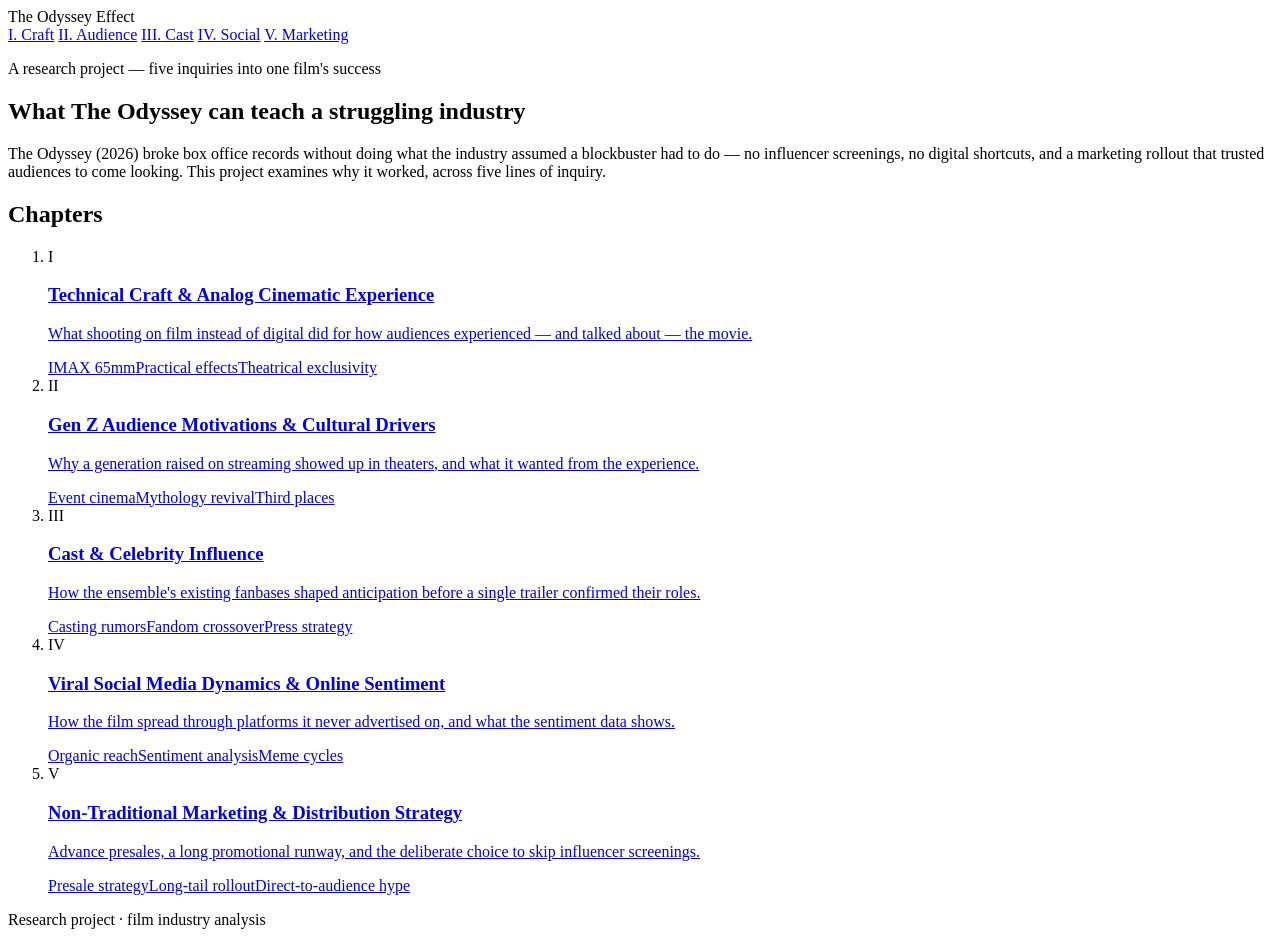
==== index.html @ 35ccdd35 "Add files via upload" ====
<!DOCTYPE html>
<html lang="en">
<head>
<meta charset="UTF-8">
<meta name="viewport" content="width=device-width, initial-scale=1">
<title>The Odyssey Effect</title>
<link rel="preconnect" href="https://fonts.googleapis.com">
<link href="https://fonts.googleapis.com/css2?family=Fraunces:opsz,wght@9..144,500;9..144,600&family=IBM+Plex+Sans:wght@400;500;600&display=swap" rel="stylesheet">
<link rel="stylesheet" href="css/style.css">
</head>
<body>

<header class="site-header">
  <div class="inner">
    <div class="site-title">The Odyssey <span>Effect</span></div>
    <nav class="chapter-nav">
      <a href="chapters/technical-craft.html">I. Craft</a>
      <a href="chapters/gen-z-audience.html">II. Audience</a>
      <a href="chapters/cast-celebrity.html">III. Cast</a>
      <a href="chapters/viral-social.html">IV. Social</a>
      <a href="chapters/marketing-distribution.html">V. Marketing</a>
    </nav>
  </div>
</header>

<section class="hero">
  <p class="kicker">A research project — five inquiries into one film's success</p>
  <h1>What The Odyssey can teach a struggling industry</h1>
  <p class="thesis">The Odyssey (2026) broke box office records without doing what the industry assumed a blockbuster had to do — no influencer screenings, no digital shortcuts, and a marketing rollout that trusted audiences to come looking. This project examines why it worked, across five lines of inquiry.</p>
</section>

<section class="toc">
  <h2 class="toc-heading">Chapters</h2>
  <ol class="chapter-list">

    <li class="chapter-row">
      <div class="chapter-num">I</div>
      <div class="chapter-body">
        <a href="chapters/technical-craft.html">
          <h3>Technical Craft &amp; Analog Cinematic Experience</h3>
          <p>What shooting on film instead of digital did for how audiences experienced — and talked about — the movie.</p>
          <div class="chapter-tags"><span>IMAX 65mm</span><span>Practical effects</span><span>Theatrical exclusivity</span></div>
        </a>
      </div>
    </li>

    <li class="chapter-row">
      <div class="chapter-num">II</div>
      <div class="chapter-body">
        <a href="chapters/gen-z-audience.html">
          <h3>Gen Z Audience Motivations &amp; Cultural Drivers</h3>
          <p>Why a generation raised on streaming showed up in theaters, and what it wanted from the experience.</p>
          <div class="chapter-tags"><span>Event cinema</span><span>Mythology revival</span><span>Third places</span></div>
        </a>
      </div>
    </li>

    <li class="chapter-row">
      <div class="chapter-num">III</div>
      <div class="chapter-body">
        <a href="chapters/cast-celebrity.html">
          <h3>Cast &amp; Celebrity Influence</h3>
          <p>How the ensemble's existing fanbases shaped anticipation before a single trailer confirmed their roles.</p>
          <div class="chapter-tags"><span>Casting rumors</span><span>Fandom crossover</span><span>Press strategy</span></div>
        </a>
      </div>
    </li>

    <li class="chapter-row">
      <div class="chapter-num">IV</div>
      <div class="chapter-body">
        <a href="chapters/viral-social.html">
          <h3>Viral Social Media Dynamics &amp; Online Sentiment</h3>
          <p>How the film spread through platforms it never advertised on, and what the sentiment data shows.</p>
          <div class="chapter-tags"><span>Organic reach</span><span>Sentiment analysis</span><span>Meme cycles</span></div>
        </a>
      </div>
    </li>

    <li class="chapter-row">
      <div class="chapter-num">V</div>
      <div class="chapter-body">
        <a href="chapters/marketing-distribution.html">
          <h3>Non-Traditional Marketing &amp; Distribution Strategy</h3>
          <p>Advance presales, a long promotional runway, and the deliberate choice to skip influencer screenings.</p>
          <div class="chapter-tags"><span>Presale strategy</span><span>Long-tail rollout</span><span>Direct-to-audience hype</span></div>
        </a>
      </div>
    </li>

  </ol>
</section>

<footer class="site-footer">
  Research project · film industry analysis
</footer>

</body>
</html>
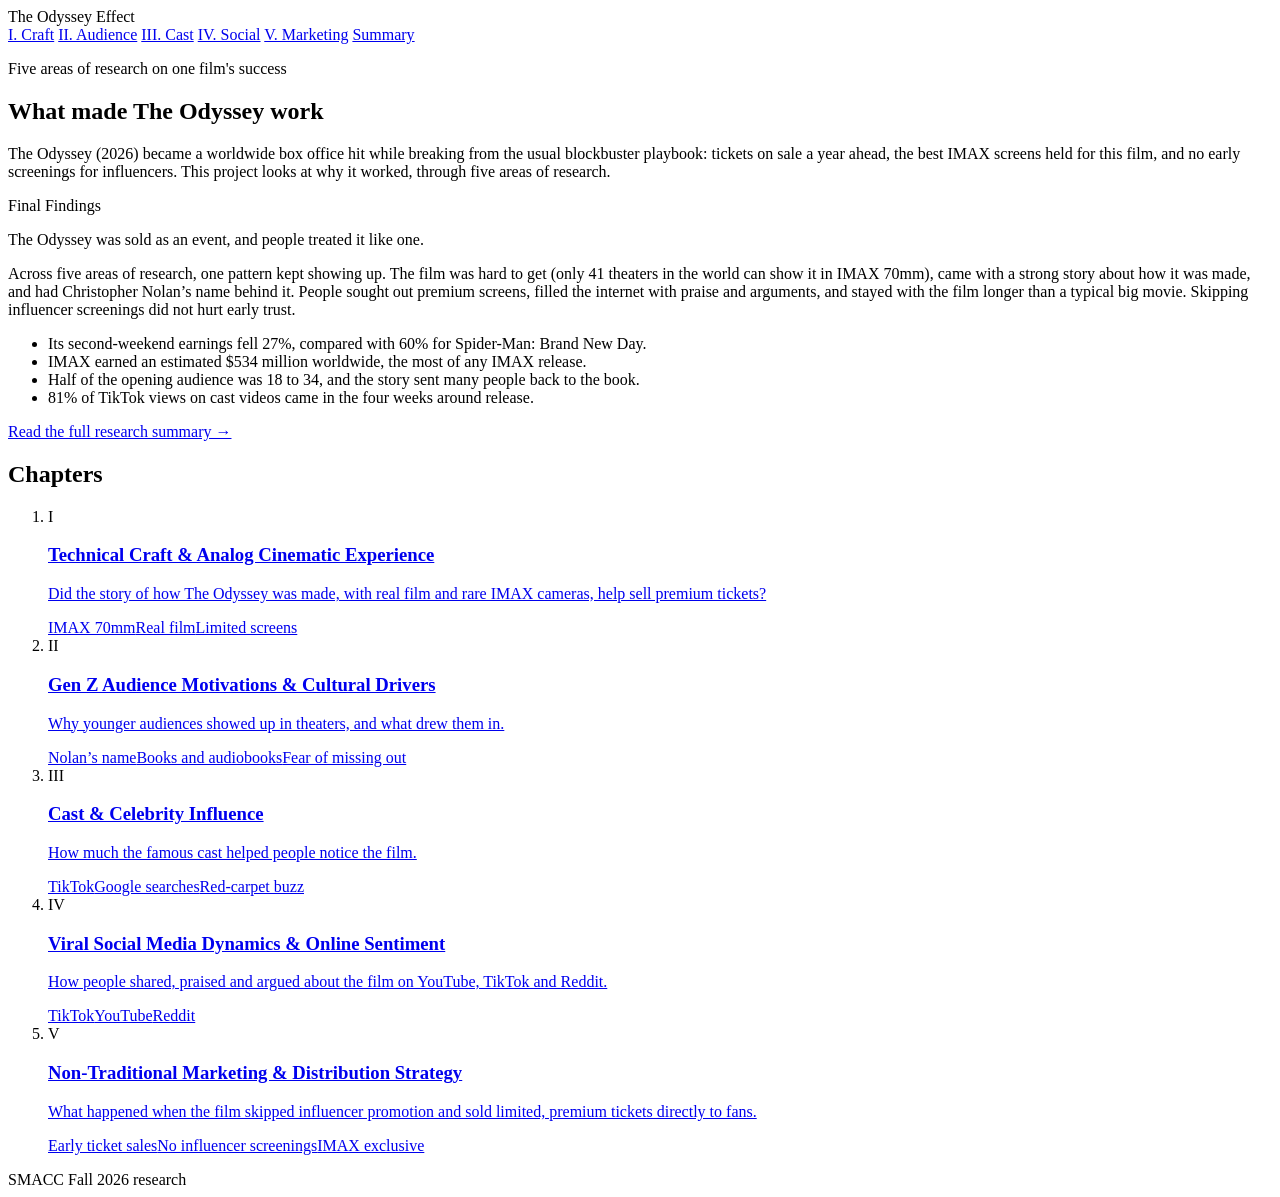
==== commit 00f35a4d: "Add files via upload" ====
--- a/index.html
+++ b/index.html
@@ -19,14 +19,30 @@
       <a href="chapters/cast-celebrity.html">III. Cast</a>
       <a href="chapters/viral-social.html">IV. Social</a>
       <a href="chapters/marketing-distribution.html">V. Marketing</a>
+      <a href="summary.html">Summary</a>
     </nav>
   </div>
 </header>
 
 <section class="hero">
-  <p class="kicker">A research project — five inquiries into one film's success</p>
-  <h1>What The Odyssey can teach a struggling industry</h1>
-  <p class="thesis">The Odyssey (2026) broke box office records without doing what the industry assumed a blockbuster had to do — no influencer screenings, no digital shortcuts, and a marketing rollout that trusted audiences to come looking. This project examines why it worked, across five lines of inquiry.</p>
+  <p class="kicker">Five areas of research on one film's success</p>
+  <h1>What made The Odyssey work</h1>
+  <p class="thesis">The Odyssey (2026) became a worldwide box office hit while breaking from the usual blockbuster playbook: tickets on sale a year ahead, the best IMAX screens held for this film, and no early screenings for influencers. This project looks at why it worked, through five areas of research.</p>
+</section>
+
+<section class="findings">
+  <div class="findings-inner">
+    <p class="findings-kicker">Final Findings</p>
+    <p class="finding-sum">The Odyssey was sold as an event, and people treated it like one.</p>
+    <p class="prose">Across five areas of research, one pattern kept showing up. The film was hard to get (only 41 theaters in the world can show it in IMAX 70mm), came with a strong story about how it was made, and had Christopher Nolan&rsquo;s name behind it. People sought out premium screens, filled the internet with praise and arguments, and stayed with the film longer than a typical big movie. Skipping influencer screenings did not hurt early trust.</p>
+    <ul class="findings-list">
+      <li>Its second-weekend earnings fell 27%, compared with 60% for Spider-Man: Brand New Day.</li>
+      <li>IMAX earned an estimated $534 million worldwide, the most of any IMAX release.</li>
+      <li>Half of the opening audience was 18 to 34, and the story sent many people back to the book.</li>
+      <li>81% of TikTok views on cast videos came in the four weeks around release.</li>
+    </ul>
+    <a class="findings-link" href="summary.html">Read the full research summary &rarr;</a>
+  </div>
 </section>
 
 <section class="toc">
@@ -38,8 +54,8 @@
       <div class="chapter-body">
         <a href="chapters/technical-craft.html">
           <h3>Technical Craft &amp; Analog Cinematic Experience</h3>
-          <p>What shooting on film instead of digital did for how audiences experienced — and talked about — the movie.</p>
-          <div class="chapter-tags"><span>IMAX 65mm</span><span>Practical effects</span><span>Theatrical exclusivity</span></div>
+          <p>Did the story of how The Odyssey was made, with real film and rare IMAX cameras, help sell premium tickets?</p>
+          <div class="chapter-tags"><span>IMAX 70mm</span><span>Real film</span><span>Limited screens</span></div>
         </a>
       </div>
     </li>
@@ -49,8 +65,8 @@
       <div class="chapter-body">
         <a href="chapters/gen-z-audience.html">
           <h3>Gen Z Audience Motivations &amp; Cultural Drivers</h3>
-          <p>Why a generation raised on streaming showed up in theaters, and what it wanted from the experience.</p>
-          <div class="chapter-tags"><span>Event cinema</span><span>Mythology revival</span><span>Third places</span></div>
+          <p>Why younger audiences showed up in theaters, and what drew them in.</p>
+          <div class="chapter-tags"><span>Nolan&rsquo;s name</span><span>Books and audiobooks</span><span>Fear of missing out</span></div>
         </a>
       </div>
     </li>
@@ -60,8 +76,8 @@
       <div class="chapter-body">
         <a href="chapters/cast-celebrity.html">
           <h3>Cast &amp; Celebrity Influence</h3>
-          <p>How the ensemble's existing fanbases shaped anticipation before a single trailer confirmed their roles.</p>
-          <div class="chapter-tags"><span>Casting rumors</span><span>Fandom crossover</span><span>Press strategy</span></div>
+          <p>How much the famous cast helped people notice the film.</p>
+          <div class="chapter-tags"><span>TikTok</span><span>Google searches</span><span>Red-carpet buzz</span></div>
         </a>
       </div>
     </li>
@@ -71,8 +87,8 @@
       <div class="chapter-body">
         <a href="chapters/viral-social.html">
           <h3>Viral Social Media Dynamics &amp; Online Sentiment</h3>
-          <p>How the film spread through platforms it never advertised on, and what the sentiment data shows.</p>
-          <div class="chapter-tags"><span>Organic reach</span><span>Sentiment analysis</span><span>Meme cycles</span></div>
+          <p>How people shared, praised and argued about the film on YouTube, TikTok and Reddit.</p>
+          <div class="chapter-tags"><span>TikTok</span><span>YouTube</span><span>Reddit</span></div>
         </a>
       </div>
     </li>
@@ -82,8 +98,8 @@
       <div class="chapter-body">
         <a href="chapters/marketing-distribution.html">
           <h3>Non-Traditional Marketing &amp; Distribution Strategy</h3>
-          <p>Advance presales, a long promotional runway, and the deliberate choice to skip influencer screenings.</p>
-          <div class="chapter-tags"><span>Presale strategy</span><span>Long-tail rollout</span><span>Direct-to-audience hype</span></div>
+          <p>What happened when the film skipped influencer promotion and sold limited, premium tickets directly to fans.</p>
+          <div class="chapter-tags"><span>Early ticket sales</span><span>No influencer screenings</span><span>IMAX exclusive</span></div>
         </a>
       </div>
     </li>
@@ -92,7 +108,7 @@
 </section>
 
 <footer class="site-footer">
-  Research project · film industry analysis
+  SMACC Fall 2026 research
 </footer>
 
 </body>
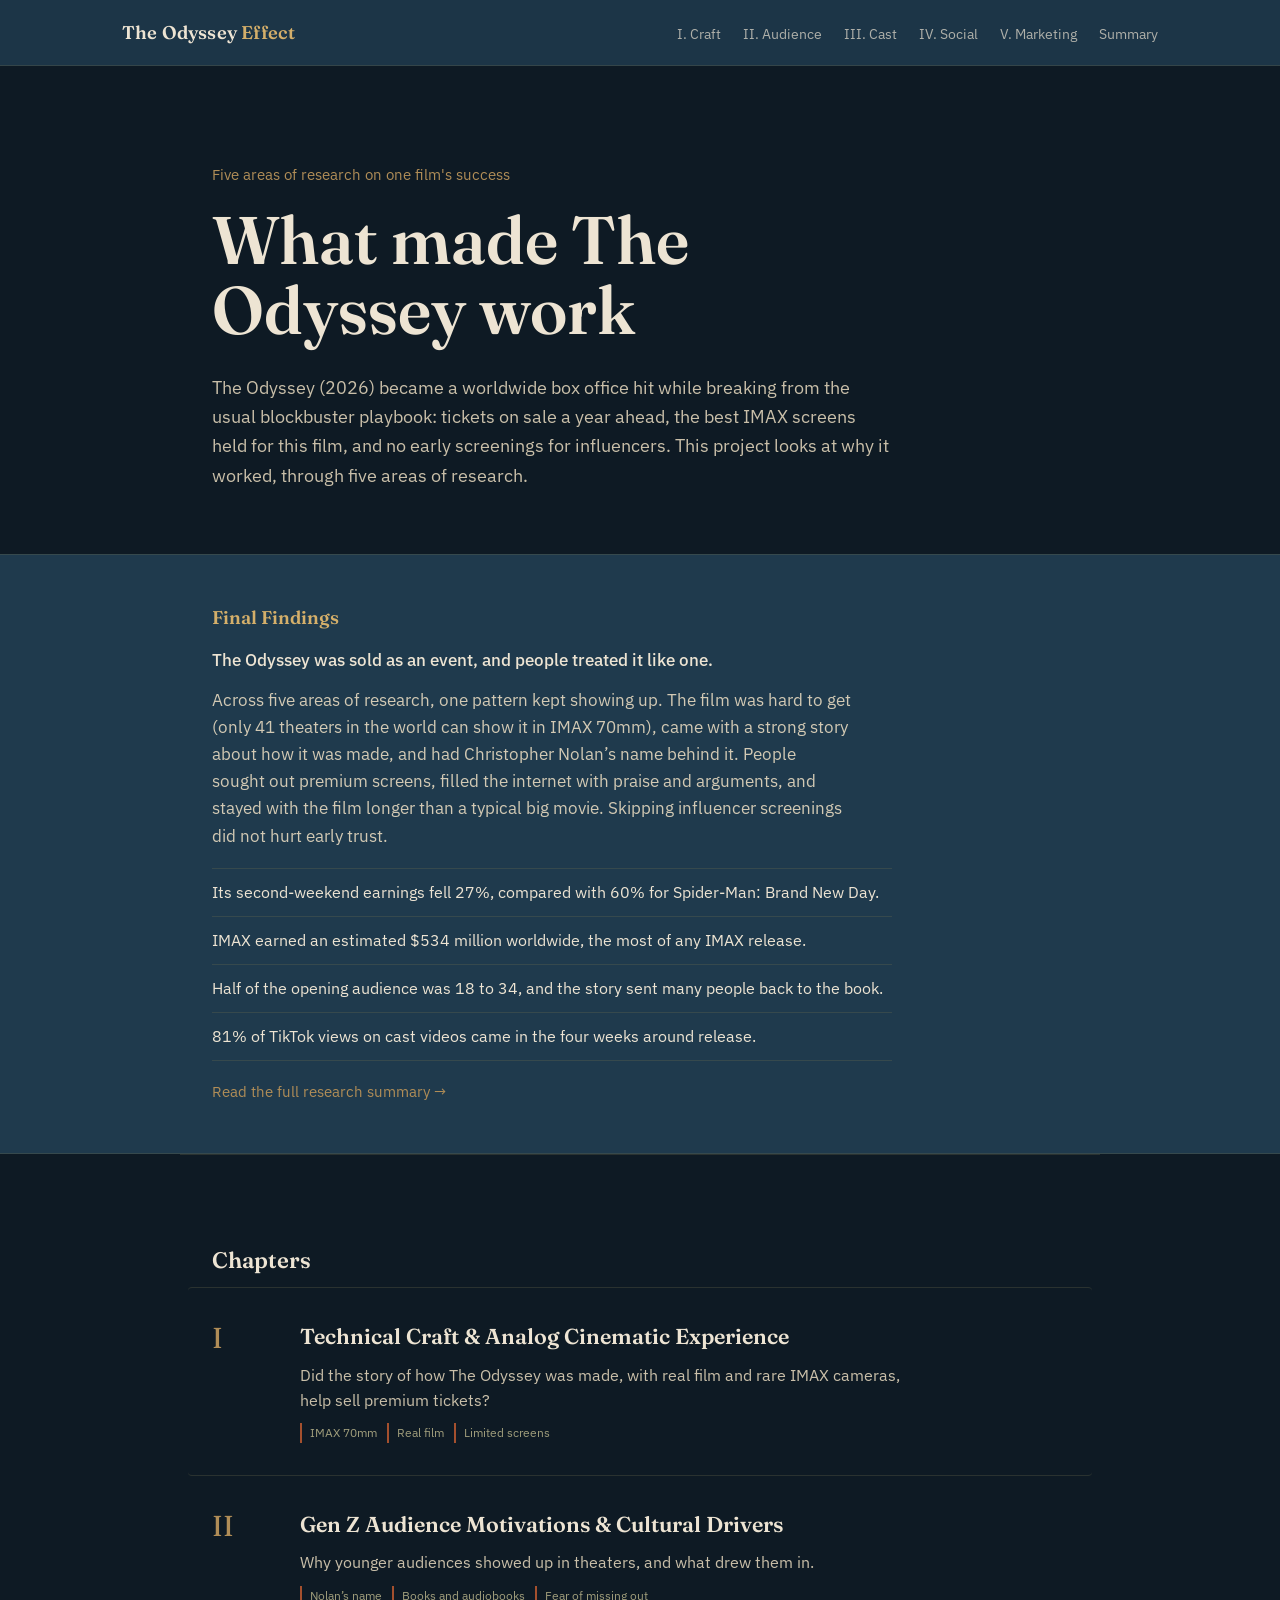
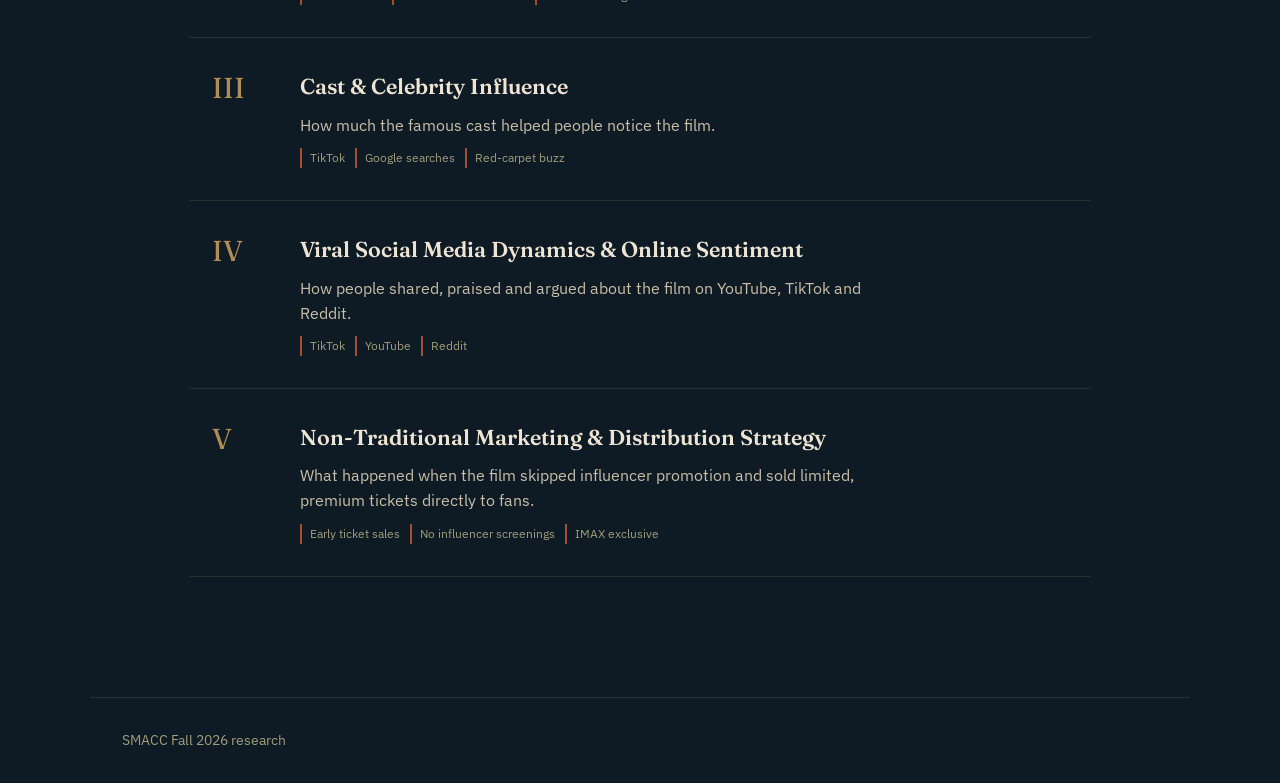
==== commit 088a5ea4: "Add files via upload" ====
--- a/index.html
+++ b/index.html
@@ -6,7 +6,7 @@
 <title>The Odyssey Effect</title>
 <link rel="preconnect" href="https://fonts.googleapis.com">
 <link href="https://fonts.googleapis.com/css2?family=Fraunces:opsz,wght@9..144,500;9..144,600&family=IBM+Plex+Sans:wght@400;500;600&display=swap" rel="stylesheet">
-<link rel="stylesheet" href="css/style.css">
+<link rel="stylesheet" href="style.css">
 </head>
 <body>
 
@@ -14,11 +14,11 @@
   <div class="inner">
     <div class="site-title">The Odyssey <span>Effect</span></div>
     <nav class="chapter-nav">
-      <a href="chapters/technical-craft.html">I. Craft</a>
-      <a href="chapters/gen-z-audience.html">II. Audience</a>
-      <a href="chapters/cast-celebrity.html">III. Cast</a>
-      <a href="chapters/viral-social.html">IV. Social</a>
-      <a href="chapters/marketing-distribution.html">V. Marketing</a>
+      <a href="technical-craft.html">I. Craft</a>
+      <a href="gen-z-audience.html">II. Audience</a>
+      <a href="cast-celebrity.html">III. Cast</a>
+      <a href="viral-social.html">IV. Social</a>
+      <a href="marketing-distribution.html">V. Marketing</a>
       <a href="summary.html">Summary</a>
     </nav>
   </div>
@@ -52,7 +52,7 @@
     <li class="chapter-row">
       <div class="chapter-num">I</div>
       <div class="chapter-body">
-        <a href="chapters/technical-craft.html">
+        <a href="technical-craft.html">
           <h3>Technical Craft &amp; Analog Cinematic Experience</h3>
           <p>Did the story of how The Odyssey was made, with real film and rare IMAX cameras, help sell premium tickets?</p>
           <div class="chapter-tags"><span>IMAX 70mm</span><span>Real film</span><span>Limited screens</span></div>
@@ -63,7 +63,7 @@
     <li class="chapter-row">
       <div class="chapter-num">II</div>
       <div class="chapter-body">
-        <a href="chapters/gen-z-audience.html">
+        <a href="gen-z-audience.html">
           <h3>Gen Z Audience Motivations &amp; Cultural Drivers</h3>
           <p>Why younger audiences showed up in theaters, and what drew them in.</p>
           <div class="chapter-tags"><span>Nolan&rsquo;s name</span><span>Books and audiobooks</span><span>Fear of missing out</span></div>
@@ -74,7 +74,7 @@
     <li class="chapter-row">
       <div class="chapter-num">III</div>
       <div class="chapter-body">
-        <a href="chapters/cast-celebrity.html">
+        <a href="cast-celebrity.html">
           <h3>Cast &amp; Celebrity Influence</h3>
           <p>How much the famous cast helped people notice the film.</p>
           <div class="chapter-tags"><span>TikTok</span><span>Google searches</span><span>Red-carpet buzz</span></div>
@@ -85,7 +85,7 @@
     <li class="chapter-row">
       <div class="chapter-num">IV</div>
       <div class="chapter-body">
-        <a href="chapters/viral-social.html">
+        <a href="viral-social.html">
           <h3>Viral Social Media Dynamics &amp; Online Sentiment</h3>
           <p>How people shared, praised and argued about the film on YouTube, TikTok and Reddit.</p>
           <div class="chapter-tags"><span>TikTok</span><span>YouTube</span><span>Reddit</span></div>
@@ -96,7 +96,7 @@
     <li class="chapter-row">
       <div class="chapter-num">V</div>
       <div class="chapter-body">
-        <a href="chapters/marketing-distribution.html">
+        <a href="marketing-distribution.html">
           <h3>Non-Traditional Marketing &amp; Distribution Strategy</h3>
           <p>What happened when the film skipped influencer promotion and sold limited, premium tickets directly to fans.</p>
           <div class="chapter-tags"><span>Early ticket sales</span><span>No influencer screenings</span><span>IMAX exclusive</span></div>
--- a/style.css
+++ b/style.css
@@ -0,0 +1,648 @@
+/* ============================================================
+   The Odyssey Effect — Research Site
+   Tokens
+   ============================================================ */
+:root {
+  --ink: #0E1A24;          /* Aegean Night — primary background */
+  --ink-soft: #1F3A4D;     /* Storm Blue — secondary background */
+  --bronze: #B08D57;       /* Bronze — primary accent */
+  --gold: #D4AF6A;         /* Burnished Gold — highlight / hover */
+  --parchment: #EDE4D3;    /* Parchment — text on dark */
+  --terracotta: #A4502E;   /* Terracotta — secondary accent */
+  --olive: #6B6A4E;        /* Olive Stone — muted / borders */
+  --olive-text: #A09E7C;   /* lighter Olive Stone tint for small readable text */
+  --rule: rgba(107, 106, 78, 0.3);
+
+  --serif: 'Fraunces', 'Iowan Old Style', Georgia, serif;
+  --sans: 'IBM Plex Sans', -apple-system, sans-serif;
+
+  --max-w: 920px;
+}
+
+* { box-sizing: border-box; }
+
+html { scroll-behavior: smooth; }
+
+body {
+  margin: 0;
+  background: var(--ink);
+  color: var(--parchment);
+  font-family: var(--sans);
+  font-size: 17px;
+  line-height: 1.6;
+  -webkit-font-smoothing: antialiased;
+}
+
+a { color: var(--bronze); text-decoration: none; }
+a:hover { color: var(--gold); }
+a:focus-visible, button:focus-visible {
+  outline: 2px solid var(--gold);
+  outline-offset: 3px;
+}
+
+img { max-width: 100%; display: block; }
+
+/* ---------- Top nav ---------- */
+.site-header {
+  position: sticky;
+  top: 0;
+  z-index: 10;
+  background: rgba(31, 58, 77, 0.88); /* Storm Blue, translucent */
+  backdrop-filter: blur(8px);
+  border-bottom: 1px solid var(--rule);
+}
+
+.site-header .inner {
+  max-width: 1100px;
+  margin: 0 auto;
+  padding: 18px 32px;
+  display: flex;
+  align-items: baseline;
+  justify-content: space-between;
+  gap: 24px;
+  flex-wrap: wrap;
+}
+
+.site-title {
+  font-family: var(--serif);
+  font-size: 1.15rem;
+  font-weight: 600;
+  letter-spacing: 0.01em;
+  color: var(--parchment);
+}
+
+.site-title span { color: var(--gold); }
+
+.chapter-nav {
+  display: flex;
+  gap: 22px;
+  font-size: 0.88rem;
+  color: var(--parchment);
+  opacity: 0.7;
+}
+
+.chapter-nav a { color: inherit; }
+.chapter-nav a:hover { color: var(--gold); opacity: 1; }
+.chapter-nav a.current { color: var(--gold); opacity: 1; }
+
+/* ---------- Hero (home page) ---------- */
+.hero {
+  max-width: var(--max-w);
+  margin: 0 auto;
+  padding: 96px 32px 64px;
+}
+
+.hero .kicker {
+  font-size: 0.95rem;
+  color: var(--bronze);
+  margin: 0 0 18px;
+  max-width: 46ch;
+}
+
+.hero h1 {
+  font-family: var(--serif);
+  font-weight: 600;
+  font-size: clamp(2.6rem, 6vw, 4.2rem);
+  line-height: 1.04;
+  margin: 0 0 28px;
+  color: var(--parchment);
+  max-width: 14ch;
+}
+
+.hero .thesis {
+  font-size: 1.15rem;
+  color: #C9BFA9;
+  max-width: 62ch;
+  margin: 0;
+}
+
+/* ---------- Chapter index (table of contents) ---------- */
+.toc {
+  max-width: var(--max-w);
+  margin: 0 auto;
+  padding: 40px 32px 120px;
+  border-top: 1px solid var(--rule);
+}
+
+.toc-heading {
+  font-family: var(--serif);
+  font-size: 1.4rem;
+  font-weight: 600;
+  margin: 48px 0 8px;
+  color: var(--parchment);
+}
+
+.chapter-list {
+  list-style: none;
+  margin: 0;
+  padding: 0;
+}
+
+.chapter-row {
+  display: grid;
+  grid-template-columns: 64px 1fr;
+  gap: 24px;
+  padding: 32px 24px;
+  margin: 0 -24px;
+  border-bottom: 1px solid var(--rule);
+  border-radius: 4px;
+  transition: background-color 0.2s ease;
+}
+
+.chapter-row:first-child { border-top: 1px solid var(--rule); }
+
+.chapter-row:hover { background-color: rgba(31, 58, 77, 0.5); }
+
+.chapter-num {
+  font-family: var(--serif);
+  font-size: 1.8rem;
+  color: var(--bronze);
+  line-height: 1;
+  padding-top: 4px;
+}
+
+.chapter-row:hover .chapter-num { color: var(--gold); }
+
+.chapter-body a {
+  display: block;
+  color: inherit;
+}
+
+.chapter-body h3 {
+  font-family: var(--serif);
+  font-size: 1.35rem;
+  font-weight: 600;
+  margin: 0 0 8px;
+  color: var(--parchment);
+}
+
+.chapter-row:hover .chapter-body h3 { color: var(--gold); }
+
+.chapter-body p {
+  margin: 0 0 10px;
+  color: #C9BFA9;
+  max-width: 60ch;
+  font-size: 0.98rem;
+}
+
+.chapter-tags {
+  display: flex;
+  flex-wrap: wrap;
+  gap: 10px;
+  font-family: var(--sans);
+  font-size: 0.78rem;
+  color: var(--olive-text);
+}
+
+.chapter-tags span {
+  border-left: 2px solid var(--terracotta);
+  padding-left: 8px;
+}
+
+/* ---------- Chapter page ---------- */
+.chapter-header {
+  background: var(--ink-soft);
+  border-bottom: 1px solid var(--rule);
+}
+
+.chapter-header-inner {
+  max-width: var(--max-w);
+  margin: 0 auto;
+  padding: 64px 32px 48px;
+}
+
+.chapter-header .back {
+  font-size: 0.88rem;
+  color: var(--parchment);
+  opacity: 0.65;
+  display: inline-block;
+  margin-bottom: 28px;
+}
+
+.chapter-header .back:hover { color: var(--gold); opacity: 1; }
+
+.chapter-header .num {
+  font-family: var(--serif);
+  font-size: 1.1rem;
+  color: var(--gold);
+  margin: 0 0 6px;
+}
+
+.chapter-header h1 {
+  font-family: var(--serif);
+  font-weight: 600;
+  font-size: clamp(2.1rem, 4.5vw, 3rem);
+  line-height: 1.1;
+  margin: 0 0 20px;
+  color: var(--parchment);
+  max-width: 20ch;
+}
+
+.chapter-header .question {
+  font-size: 1.1rem;
+  color: #C9BFA9;
+  max-width: 60ch;
+  margin: 0;
+}
+
+.chapter-content {
+  max-width: var(--max-w);
+  margin: 0 auto;
+  padding: 8px 32px 120px;
+}
+
+.section {
+  padding: 40px 0;
+  border-bottom: 1px solid var(--rule);
+}
+
+.section:last-child { border-bottom: none; }
+
+.section h2 {
+  font-family: var(--serif);
+  font-size: 1.3rem;
+  font-weight: 600;
+  margin: 0 0 16px;
+  color: var(--parchment);
+}
+
+.placeholder {
+  font-style: italic;
+  color: var(--olive-text);
+  border-left: 2px solid var(--bronze);
+  padding-left: 16px;
+  font-size: 0.95rem;
+}
+
+/* ---------- Footer ---------- */
+.site-footer {
+  max-width: 1100px;
+  margin: 0 auto;
+  padding: 32px;
+  color: var(--olive-text);
+  font-size: 0.85rem;
+  border-top: 1px solid var(--rule);
+}
+
+/* ---------- Responsive ---------- */
+@media (max-width: 640px) {
+  .site-header .inner { padding: 16px 20px; }
+  .chapter-nav { display: none; }
+  .hero { padding: 56px 20px 44px; }
+  .toc { padding: 24px 20px 80px; }
+  .chapter-row { grid-template-columns: 40px 1fr; gap: 16px; margin: 0 -16px; padding: 24px 16px; }
+  .chapter-header-inner { padding: 48px 20px 36px; }
+  .chapter-content { padding-left: 20px; padding-right: 20px; }
+}
+
+@media (prefers-reduced-motion: reduce) {
+  html { scroll-behavior: auto; }
+  .chapter-row { transition: none; }
+}
+
+/* ---------- Findings summary panel (home page) ---------- */
+.findings {
+  background: var(--ink-soft);
+  border-top: 1px solid var(--rule);
+  border-bottom: 1px solid var(--rule);
+}
+
+.findings-inner {
+  max-width: var(--max-w);
+  margin: 0 auto;
+  padding: 48px 32px;
+}
+
+.findings-kicker {
+  font-family: var(--serif);
+  font-size: 1.15rem;
+  font-weight: 600;
+  color: var(--gold);
+  margin: 0 0 14px;
+}
+
+.findings .placeholder {
+  max-width: 68ch;
+}
+
+.findings-link {
+  display: inline-block;
+  margin-top: 18px;
+  font-size: 0.95rem;
+  color: var(--bronze);
+}
+
+.findings-link:hover { color: var(--gold); }
+
+/* ============================================================
+   Data presentation components
+   ============================================================ */
+
+/* ---------- Lead paragraph + prose ---------- */
+.lead {
+  font-size: 1.12rem;
+  color: #D8CFBB;
+  max-width: 64ch;
+  margin: 0 0 16px;
+}
+
+.prose {
+  max-width: 64ch;
+  color: #C9BFA9;
+  margin: 0 0 16px;
+}
+
+.prose strong { color: var(--parchment); font-weight: 600; }
+
+.section h3 {
+  font-family: var(--serif);
+  font-size: 1.1rem;
+  font-weight: 600;
+  margin: 28px 0 10px;
+  color: var(--gold);
+}
+
+/* ---------- Key numbers ---------- */
+.stat-strip {
+  display: grid;
+  grid-template-columns: repeat(var(--n, 4), minmax(0, 1fr));
+  margin: 8px 0 0;
+  border-top: 1px solid var(--rule);
+  border-bottom: 1px solid var(--rule);
+}
+.stat-strip.n3 { --n: 3; }
+.stat-strip.n4 { --n: 4; }
+.stat-strip.n5 { --n: 5; }
+
+.stat { padding: 26px 18px; min-width: 0; }
+.stat:first-child { padding-left: 0; }
+.stat:last-child { padding-right: 0; }
+.stat + .stat { border-left: 1px solid var(--rule); }
+
+.stat-num {
+  font-family: var(--serif);
+  font-size: clamp(1.5rem, 2.9vw, 2.1rem);
+  font-weight: 600;
+  line-height: 1.05;
+  color: var(--gold);
+  margin: 0 0 10px;
+  white-space: nowrap;
+}
+
+.stat-label {
+  font-size: 0.88rem;
+  font-weight: 600;
+  line-height: 1.35;
+  color: var(--parchment);
+  margin: 0 0 4px;
+}
+
+.stat-note {
+  font-size: 0.83rem;
+  color: #B9AF9A;
+  margin: 0;
+  line-height: 1.45;
+}
+
+/* ---------- Plain-language finding summary ---------- */
+.finding-sum {
+  font-size: 1.08rem;
+  font-weight: 500;
+  line-height: 1.5;
+  color: var(--parchment);
+  max-width: 62ch;
+  margin: 0 0 14px;
+}
+
+/* ---------- Figures (charts) ---------- */
+.figure {
+  margin: 24px 0 8px;
+  padding: 24px 24px 20px;
+  background: rgba(31, 58, 77, 0.38);
+  border-left: 3px solid var(--bronze);
+}
+
+.figure-title {
+  font-family: var(--serif);
+  font-size: 1.05rem;
+  font-weight: 600;
+  color: var(--parchment);
+  margin: 0 0 4px;
+}
+
+.figure-sub {
+  font-size: 0.88rem;
+  color: #B9AF9A;
+  margin: 0 0 18px;
+  max-width: 62ch;
+}
+
+.chart-box { position: relative; height: 320px; }
+
+.figure-note {
+  font-size: 0.84rem;
+  color: var(--olive-text);
+  margin: 14px 0 0;
+  max-width: 70ch;
+}
+
+.figure-note strong { color: #D8CFBB; font-weight: 600; }
+
+/* ---------- Horizontal comparison bars ---------- */
+.bars { display: grid; gap: 12px; }
+
+.bar-row {
+  display: grid;
+  grid-template-columns: 170px 1fr 74px;
+  align-items: center;
+  gap: 14px;
+}
+
+.bar-label { font-size: 0.92rem; color: var(--parchment); }
+
+.bar-track {
+  height: 22px;
+  background: rgba(14, 26, 36, 0.7);
+}
+
+.bar-fill { height: 100%; }
+.bar-fill.odyssey { background: var(--gold); }
+.bar-fill.rival { background: var(--terracotta); }
+.bar-fill.neutral { background: var(--bronze); }
+
+.bar-value {
+  font-family: var(--serif);
+  font-size: 1.05rem;
+  font-weight: 600;
+  color: var(--parchment);
+  text-align: right;
+}
+
+.bar-group-label {
+  font-size: 0.86rem;
+  color: #B9AF9A;
+  margin: 18px 0 2px;
+}
+
+.bar-group-label:first-child { margin-top: 0; }
+
+/* ---------- Data table ---------- */
+.table-wrap { overflow-x: auto; }
+
+table.data {
+  width: 100%;
+  border-collapse: collapse;
+  font-size: 0.93rem;
+  min-width: 520px;
+}
+
+table.data th {
+  text-align: right;
+  font-weight: 500;
+  color: #B9AF9A;
+  padding: 8px 12px 10px;
+  border-bottom: 1px solid var(--rule);
+}
+
+table.data th:first-child, table.data td:first-child { text-align: left; padding-left: 0; }
+
+table.data td {
+  text-align: right;
+  padding: 12px;
+  border-bottom: 1px solid var(--rule);
+  color: var(--parchment);
+}
+
+table.data td.strong { font-family: var(--serif); font-weight: 600; color: var(--gold); }
+
+/* ---------- Rollout steps ---------- */
+.steps {
+  list-style: none;
+  margin: 8px 0 0;
+  padding: 0;
+  display: grid;
+  grid-template-columns: repeat(auto-fit, minmax(170px, 1fr));
+  gap: 0;
+}
+
+.steps li {
+  padding: 4px 18px 4px 0;
+  margin-right: 18px;
+  border-right: 1px solid var(--rule);
+  font-size: 0.92rem;
+  color: #C9BFA9;
+}
+
+.steps li:last-child { border-right: none; }
+
+.steps .when {
+  display: block;
+  font-family: var(--serif);
+  font-weight: 600;
+  font-size: 1rem;
+  color: var(--gold);
+  margin-bottom: 4px;
+}
+
+/* ---------- Takeaway + caveats ---------- */
+.takeaway {
+  margin: 22px 0 0;
+  padding: 4px 0 4px 18px;
+  border-left: 3px solid var(--gold);
+  max-width: 64ch;
+  color: var(--parchment);
+  font-size: 1.02rem;
+}
+
+.caveats {
+  margin: 0;
+  padding: 0 0 0 20px;
+  max-width: 68ch;
+  color: #C9BFA9;
+}
+
+.caveats li { margin-bottom: 10px; }
+.caveats li::marker { color: var(--terracotta); }
+
+.sources {
+  margin: 0;
+  padding: 0;
+  list-style: none;
+  max-width: 68ch;
+  color: #B9AF9A;
+  font-size: 0.93rem;
+}
+
+.sources li { padding: 6px 0; border-bottom: 1px solid var(--rule); }
+.sources li:last-child { border-bottom: none; }
+
+/* ---------- Responsive additions ---------- */
+@media (max-width: 640px) {
+  .figure { padding: 18px 16px 16px; }
+  .chart-box { height: 260px; }
+  .bar-row { grid-template-columns: 1fr 64px; gap: 6px 10px; }
+  .bar-label { grid-column: 1 / -1; }
+  .steps li { border-right: none; border-bottom: 1px solid var(--rule); padding: 10px 0; margin-right: 0; }
+  .steps li:last-child { border-bottom: none; }
+}
+
+/* text-style table (left-aligned columns) */
+table.data.text th, table.data.text td { text-align: left; }
+table.data.text td { color: #C9BFA9; }
+table.data.text td:first-child { color: var(--parchment); font-weight: 600; }
+
+/* ---------- Key numbers: narrower screens ---------- */
+@media (max-width: 820px) {
+  .stat-strip.n3, .stat-strip.n5 { grid-template-columns: 1fr; }
+  .stat-strip.n4 { grid-template-columns: repeat(2, minmax(0, 1fr)); }
+
+  /* list layout for single-column strips */
+  .stat-strip.n3 .stat, .stat-strip.n5 .stat {
+    display: grid;
+    grid-template-columns: 118px 1fr;
+    column-gap: 18px;
+    padding: 18px 0;
+  }
+  .stat-strip.n3 .stat + .stat, .stat-strip.n5 .stat + .stat { border-left: none; border-top: 1px solid var(--rule); }
+  .stat-strip.n3 .stat-num, .stat-strip.n5 .stat-num { grid-row: 1 / span 2; margin: 0; align-self: start; }
+
+  /* 2 x 2 for four-number strips */
+  .stat-strip.n4 .stat { padding: 22px 16px; border-left: none; }
+  .stat-strip.n4 .stat:nth-child(odd) { padding-left: 0; border-right: 1px solid var(--rule); }
+  .stat-strip.n4 .stat:nth-child(even) { padding-right: 0; }
+  .stat-strip.n4 .stat:nth-child(n+3) { border-top: 1px solid var(--rule); }
+}
+
+@media (max-width: 560px) {
+  .stat-strip.n4 { grid-template-columns: 1fr; }
+  .stat-strip.n4 .stat { display: grid; grid-template-columns: 118px 1fr; column-gap: 18px; padding: 18px 0; border-right: none !important; }
+  .stat-strip.n4 .stat + .stat { border-top: 1px solid var(--rule); }
+  .stat-strip.n4 .stat-num { grid-row: 1 / span 2; margin: 0; align-self: start; }
+  .stat-strip.n4 .stat:nth-child(odd), .stat-strip.n4 .stat:nth-child(even) { padding-left: 0; padding-right: 0; }
+}
+
+/* ---------- Final findings list (home) + read-more links ---------- */
+.findings .finding-sum { margin-top: 0; }
+.findings .prose { color: #D2C9B4; }
+
+.findings-list {
+  list-style: none;
+  margin: 18px 0 0;
+  padding: 0;
+  max-width: 68ch;
+}
+
+.findings-list li {
+  padding: 11px 0;
+  border-top: 1px solid var(--rule);
+  color: var(--parchment);
+  font-size: 0.98rem;
+}
+
+.findings-list li:last-child { border-bottom: 1px solid var(--rule); }
+
+.read-more {
+  margin: 0;
+  font-size: 0.92rem;
+  color: #B9AF9A;
+}
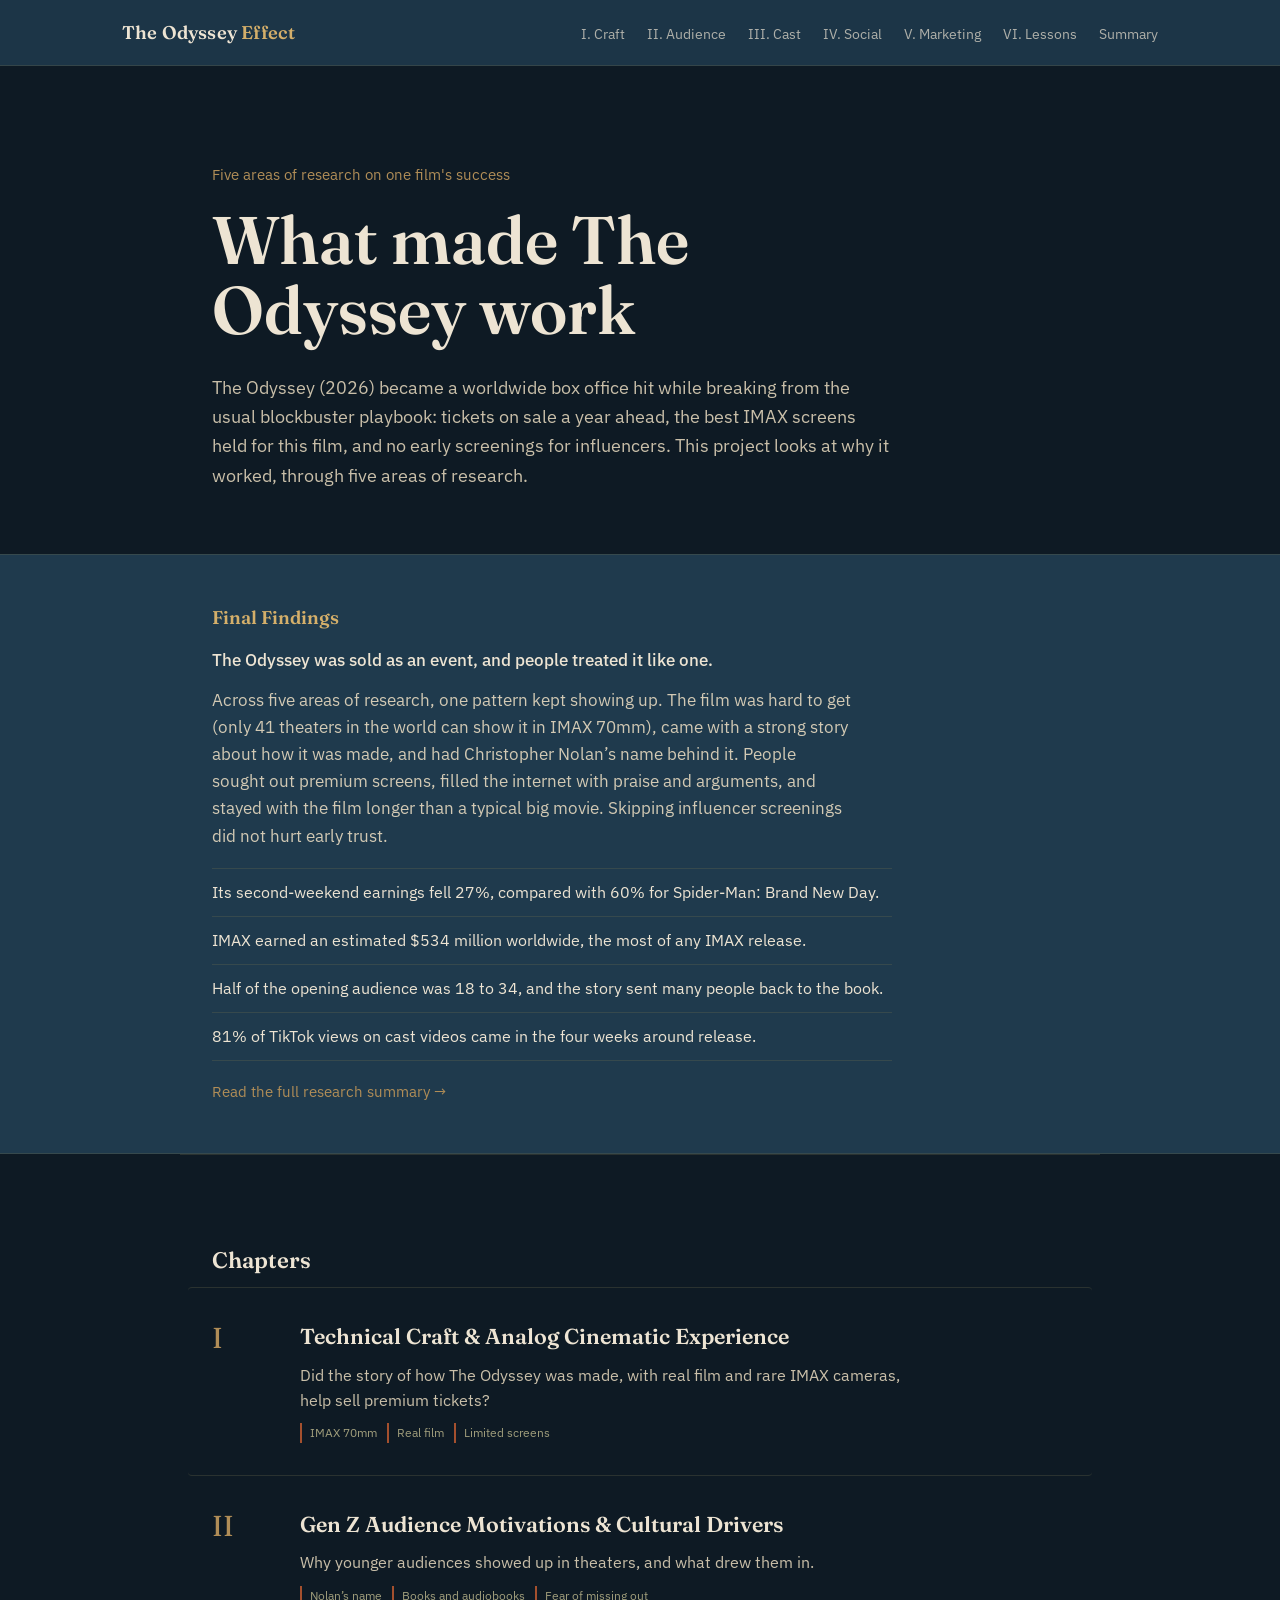
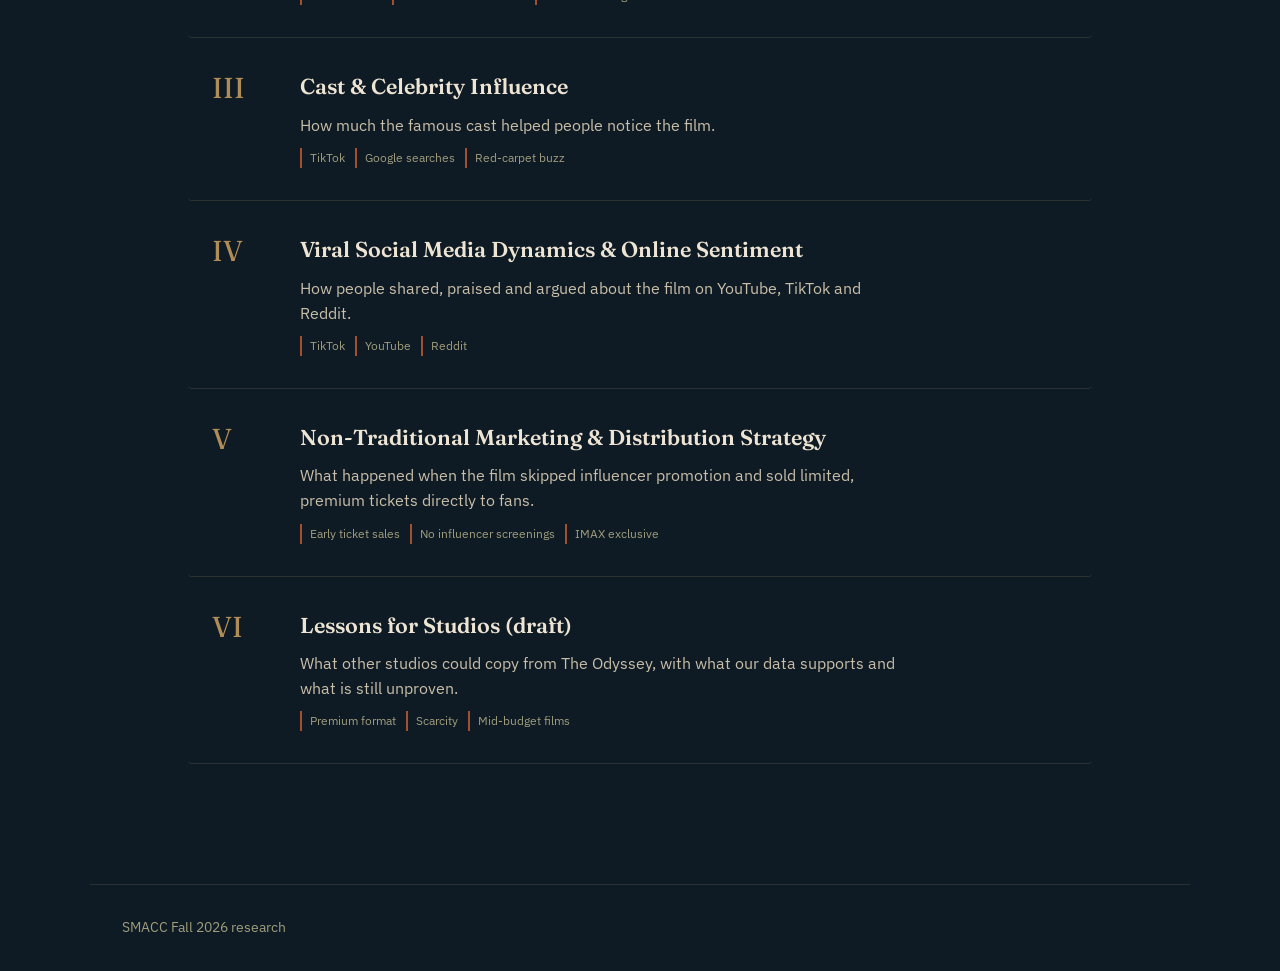
==== commit f6c14301: "Add files via upload" ====
--- a/index.html
+++ b/index.html
@@ -19,6 +19,7 @@
       <a href="cast-celebrity.html">III. Cast</a>
       <a href="viral-social.html">IV. Social</a>
       <a href="marketing-distribution.html">V. Marketing</a>
+      <a href="lessons-for-studios.html">VI. Lessons</a>
       <a href="summary.html">Summary</a>
     </nav>
   </div>
@@ -104,6 +105,17 @@
       </div>
     </li>
 
+    <li class="chapter-row">
+      <div class="chapter-num">VI</div>
+      <div class="chapter-body">
+        <a href="lessons-for-studios.html">
+          <h3>Lessons for Studios (draft)</h3>
+          <p>What other studios could copy from The Odyssey, with what our data supports and what is still unproven.</p>
+          <div class="chapter-tags"><span>Premium format</span><span>Scarcity</span><span>Mid-budget films</span></div>
+        </a>
+      </div>
+    </li>
+
   </ol>
 </section>
 
--- a/style.css
+++ b/style.css
@@ -646,3 +646,107 @@
   font-size: 0.92rem;
   color: #B9AF9A;
 }
+
+/* ============================================================
+   Chart components added for the data-visualization pass
+   ============================================================ */
+
+/* "What this shows" summary under every chart */
+.figure-shows {
+  margin: 18px 0 0;
+  padding-top: 14px;
+  border-top: 1px solid var(--rule);
+  font-size: 0.97rem;
+  line-height: 1.55;
+  color: var(--parchment);
+  max-width: 68ch;
+}
+.figure-shows strong { color: var(--gold); font-weight: 600; }
+
+/* wide-label bars (long titles) */
+.bars.wide .bar-row { grid-template-columns: minmax(180px, 300px) 1fr 74px; }
+.bars.wide .bar-label { font-size: 0.88rem; line-height: 1.3; }
+
+/* pictogram: one dot per item */
+.dots-block { margin: 6px 0 4px; }
+.dots-title { font-size: 0.9rem; color: #D8CFBB; margin: 14px 0 8px; }
+.dots-title:first-child { margin-top: 0; }
+.dots { display: flex; flex-wrap: wrap; gap: 6px; max-width: 360px; }
+.dots.row { max-width: none; }
+.dot { width: 16px; height: 16px; border-radius: 50%; background: rgba(237, 228, 211, 0.14); }
+.dot.on { background: var(--gold); }
+.dot.alt { background: var(--terracotta); }
+.dot.mid { background: var(--bronze); }
+.dots-legend { display: flex; flex-wrap: wrap; gap: 6px 20px; margin: 12px 0 0; font-size: 0.86rem; color: #C9BFA9; }
+.dots-legend span::before {
+  content: ""; display: inline-block; width: 10px; height: 10px; border-radius: 50%;
+  margin-right: 7px; vertical-align: -1px; background: rgba(237, 228, 211, 0.3);
+}
+.dots-legend .on::before { background: var(--gold); }
+.dots-legend .alt::before { background: var(--terracotta); }
+.dots-legend .mid::before { background: var(--bronze); }
+
+/* split bars: one bar divided into parts */
+.split-row { display: grid; grid-template-columns: 170px 1fr; align-items: center; gap: 14px; margin: 0 0 12px; }
+.split-label { font-size: 0.92rem; color: var(--parchment); }
+.split-track { display: flex; height: 30px; background: rgba(14, 26, 36, 0.7); }
+.split-seg { display: flex; align-items: center; justify-content: center; font-size: 0.82rem; font-weight: 600; color: #0E1A24; overflow: hidden; white-space: nowrap; }
+.split-seg.a { background: var(--gold); }
+.split-seg.b { background: var(--terracotta); color: var(--parchment); }
+.split-seg.c { background: var(--bronze); }
+.split-seg.d { background: #6E8CA0; }
+.split-legend { display: flex; flex-wrap: wrap; gap: 6px 20px; margin: 14px 0 0; font-size: 0.86rem; color: #C9BFA9; }
+.split-legend span::before { content: ""; display: inline-block; width: 10px; height: 10px; margin-right: 7px; vertical-align: -1px; }
+.split-legend .a::before { background: var(--gold); }
+.split-legend .b::before { background: var(--terracotta); }
+.split-legend .c::before { background: var(--bronze); }
+
+/* quote chips for paired replies */
+.quote-bars .bar-label { font-style: italic; }
+
+@media (max-width: 640px) {
+  .bars.wide .bar-row { grid-template-columns: 1fr 64px; }
+  .bars.wide .bar-label { grid-column: 1 / -1; }
+  .split-row { grid-template-columns: 1fr; gap: 6px; }
+}
+.split-label small { color: #B9AF9A; font-size: 0.8rem; }
+
+/* extra colors for clearer category contrast */
+.bar-fill.slate { background: #6E8CA0; }
+.dot.blue { background: #6E8CA0; }
+.dots-legend .blue::before { background: #6E8CA0; }
+
+/* two short lines under each chart: why it matters, what it shows */
+.figure-shows + .figure-shows { border-top: none; margin-top: 8px; padding-top: 0; }
+
+/* ---------- Lessons for Studios (draft) ---------- */
+.draft-note {
+  margin: 20px 0 0;
+  padding: 14px 18px;
+  max-width: 68ch;
+  border-left: 3px solid var(--terracotta);
+  background: rgba(164, 80, 46, 0.14);
+  font-size: 0.95rem;
+  color: var(--parchment);
+}
+.draft-note strong { color: var(--gold); }
+
+.badge-row { margin: 0 0 12px; }
+.badge {
+  display: inline-block;
+  padding: 4px 11px;
+  font-size: 0.78rem;
+  font-weight: 600;
+  border: 1px solid;
+}
+.badge.good { color: var(--gold); border-color: var(--gold); }
+.badge.part { color: #D8CFBB; border-color: var(--bronze); }
+.badge.prop { color: #E3A184; border-color: var(--terracotta); }
+
+.need {
+  margin: 18px 0 0;
+  max-width: 68ch;
+  font-size: 0.93rem;
+  color: #B9AF9A;
+}
+.need strong { color: var(--parchment); }
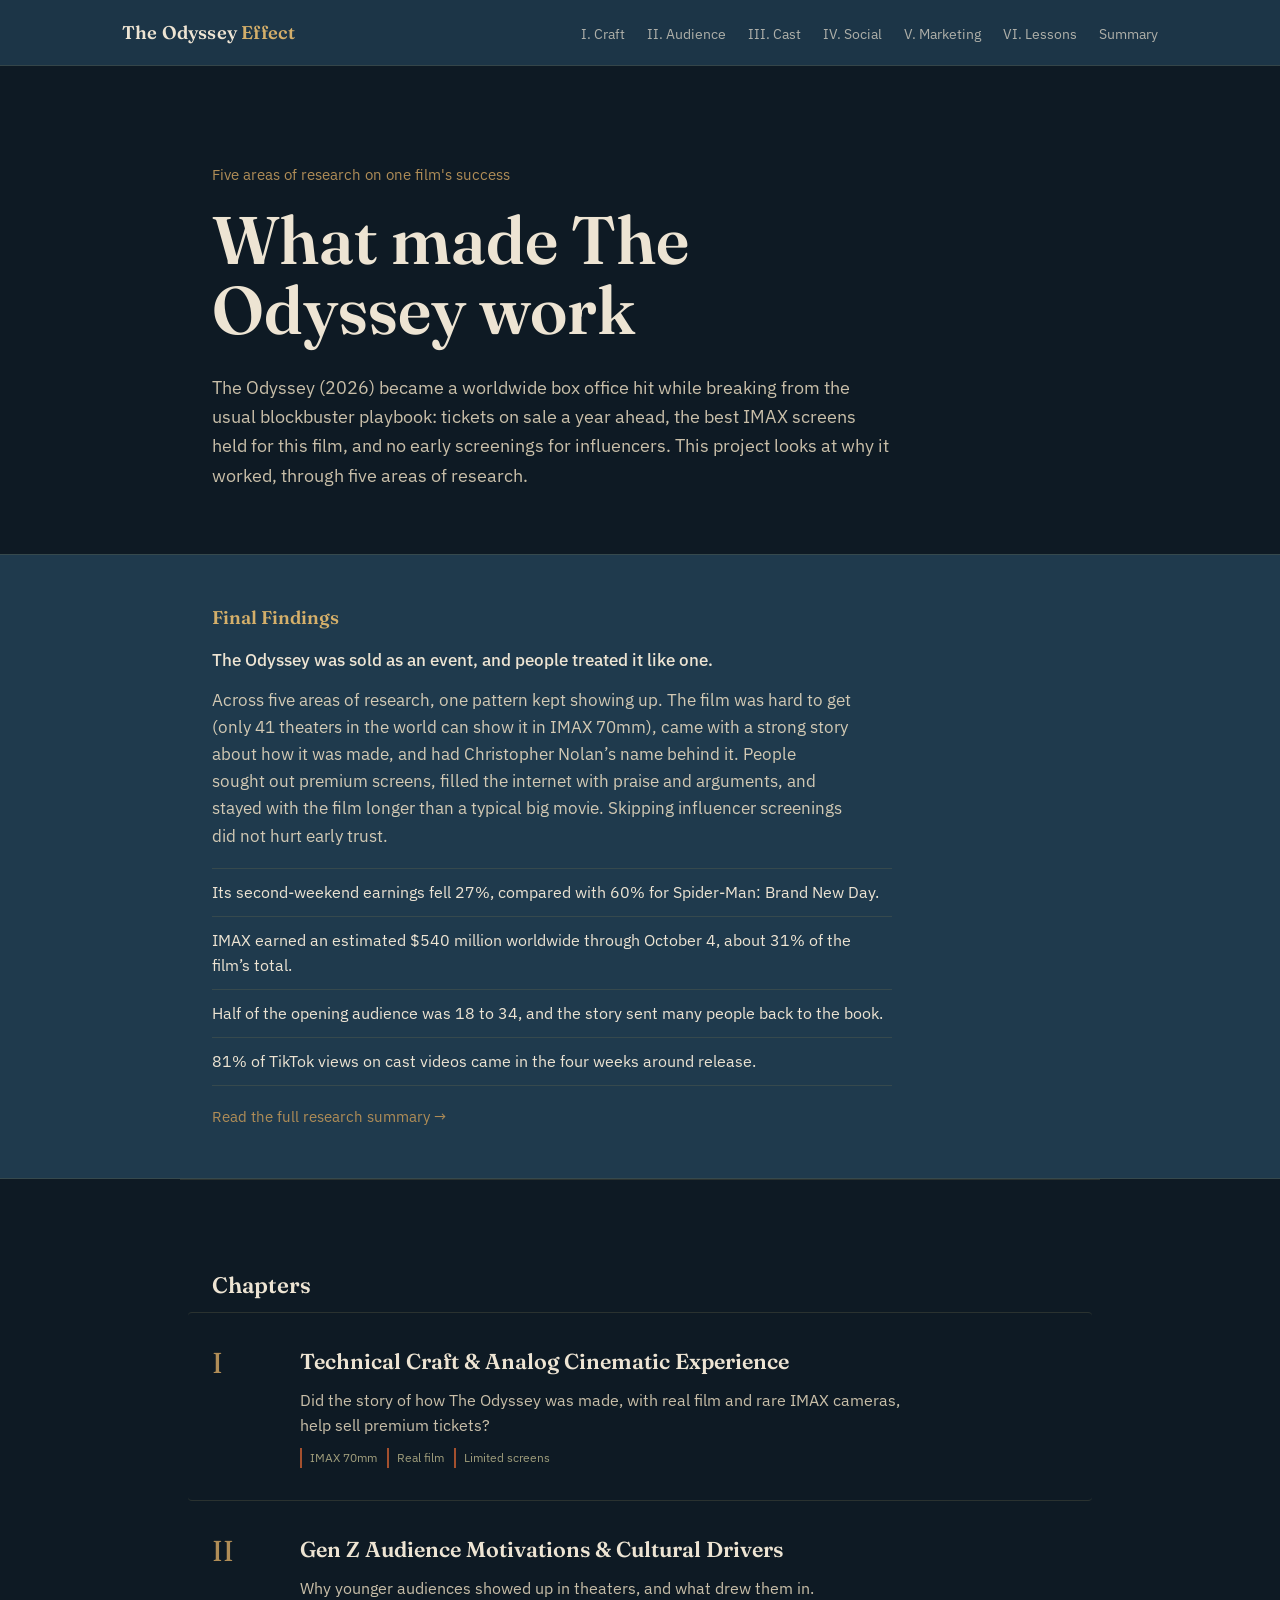
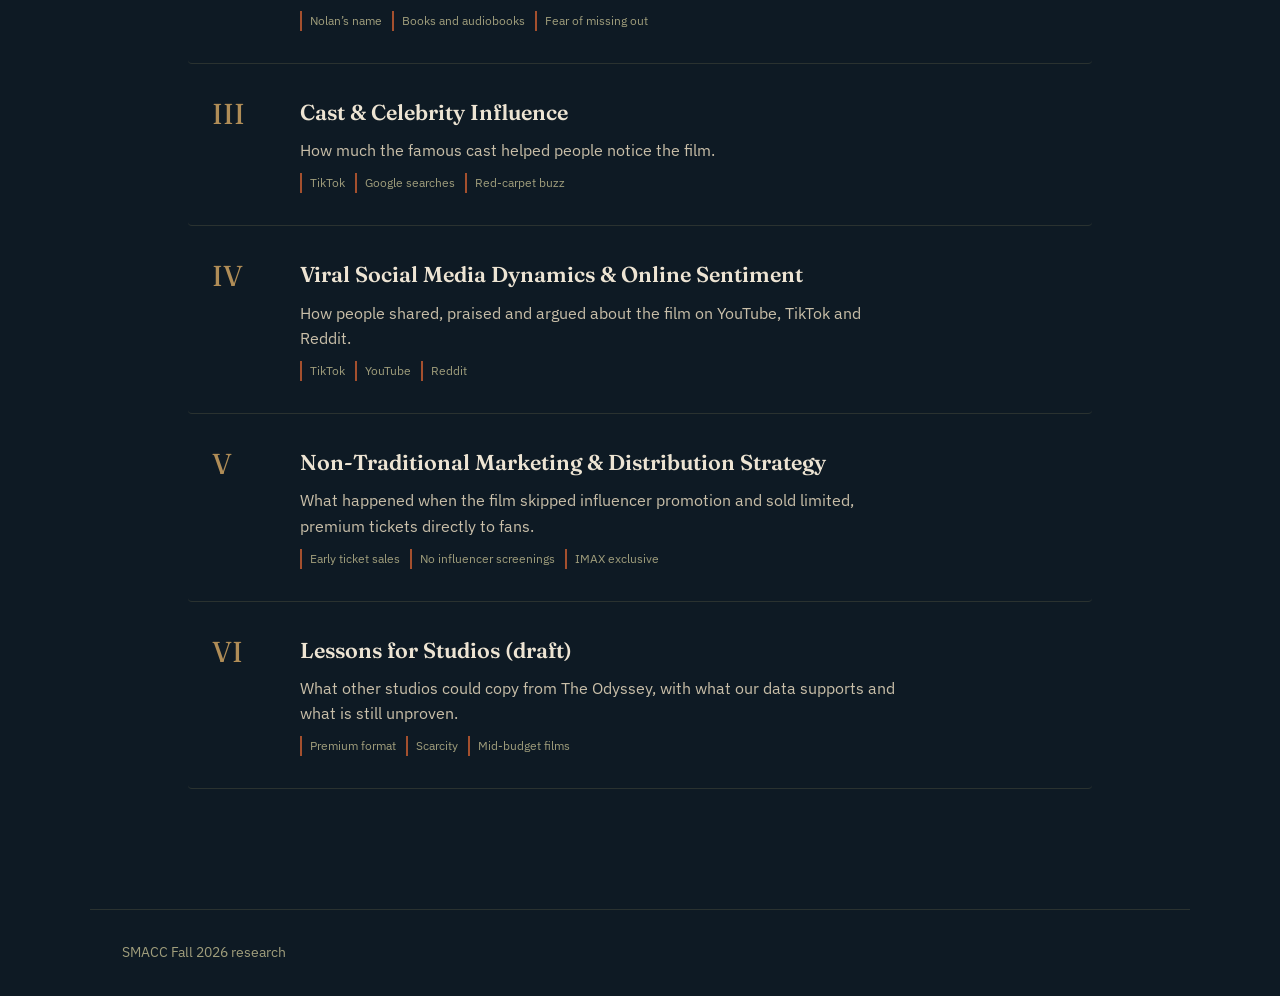
==== commit fca29960: "Add files via upload" ====
--- a/index.html
+++ b/index.html
@@ -38,7 +38,7 @@
     <p class="prose">Across five areas of research, one pattern kept showing up. The film was hard to get (only 41 theaters in the world can show it in IMAX 70mm), came with a strong story about how it was made, and had Christopher Nolan&rsquo;s name behind it. People sought out premium screens, filled the internet with praise and arguments, and stayed with the film longer than a typical big movie. Skipping influencer screenings did not hurt early trust.</p>
     <ul class="findings-list">
       <li>Its second-weekend earnings fell 27%, compared with 60% for Spider-Man: Brand New Day.</li>
-      <li>IMAX earned an estimated $534 million worldwide, the most of any IMAX release.</li>
+      <li>IMAX earned an estimated $540 million worldwide through October 4, about 31% of the film&rsquo;s total.</li>
       <li>Half of the opening audience was 18 to 34, and the story sent many people back to the book.</li>
       <li>81% of TikTok views on cast videos came in the four weeks around release.</li>
     </ul>
--- a/style.css
+++ b/style.css
@@ -750,3 +750,38 @@
   color: #B9AF9A;
 }
 .need strong { color: var(--parchment); }
+
+/* ---------- Source lines under figures ---------- */
+.figure-source {
+  margin: 12px 0 0;
+  padding-top: 10px;
+  border-top: 1px solid var(--rule);
+  max-width: 68ch;
+  font-size: 0.84rem;
+  line-height: 1.5;
+  color: var(--olive-text);
+}
+.figure-source strong { color: var(--bronze); font-weight: 600; letter-spacing: 0.02em; }
+
+/* ---------- Date box on figures ---------- */
+.figure-date {
+  display: inline-block;
+  margin: 2px 0 12px;
+  padding: 5px 11px;
+  max-width: 100%;
+  border: 1px solid var(--bronze);
+  background: rgba(176, 141, 87, 0.12);
+  font-size: 0.82rem;
+  line-height: 1.4;
+  color: var(--parchment);
+}
+.figure-date span {
+  margin-right: 6px;
+  font-size: 0.72rem;
+  font-weight: 600;
+  letter-spacing: 0.08em;
+  text-transform: uppercase;
+  color: var(--gold);
+}
+
+.split-legend .d::before { background: #6E8CA0; }
